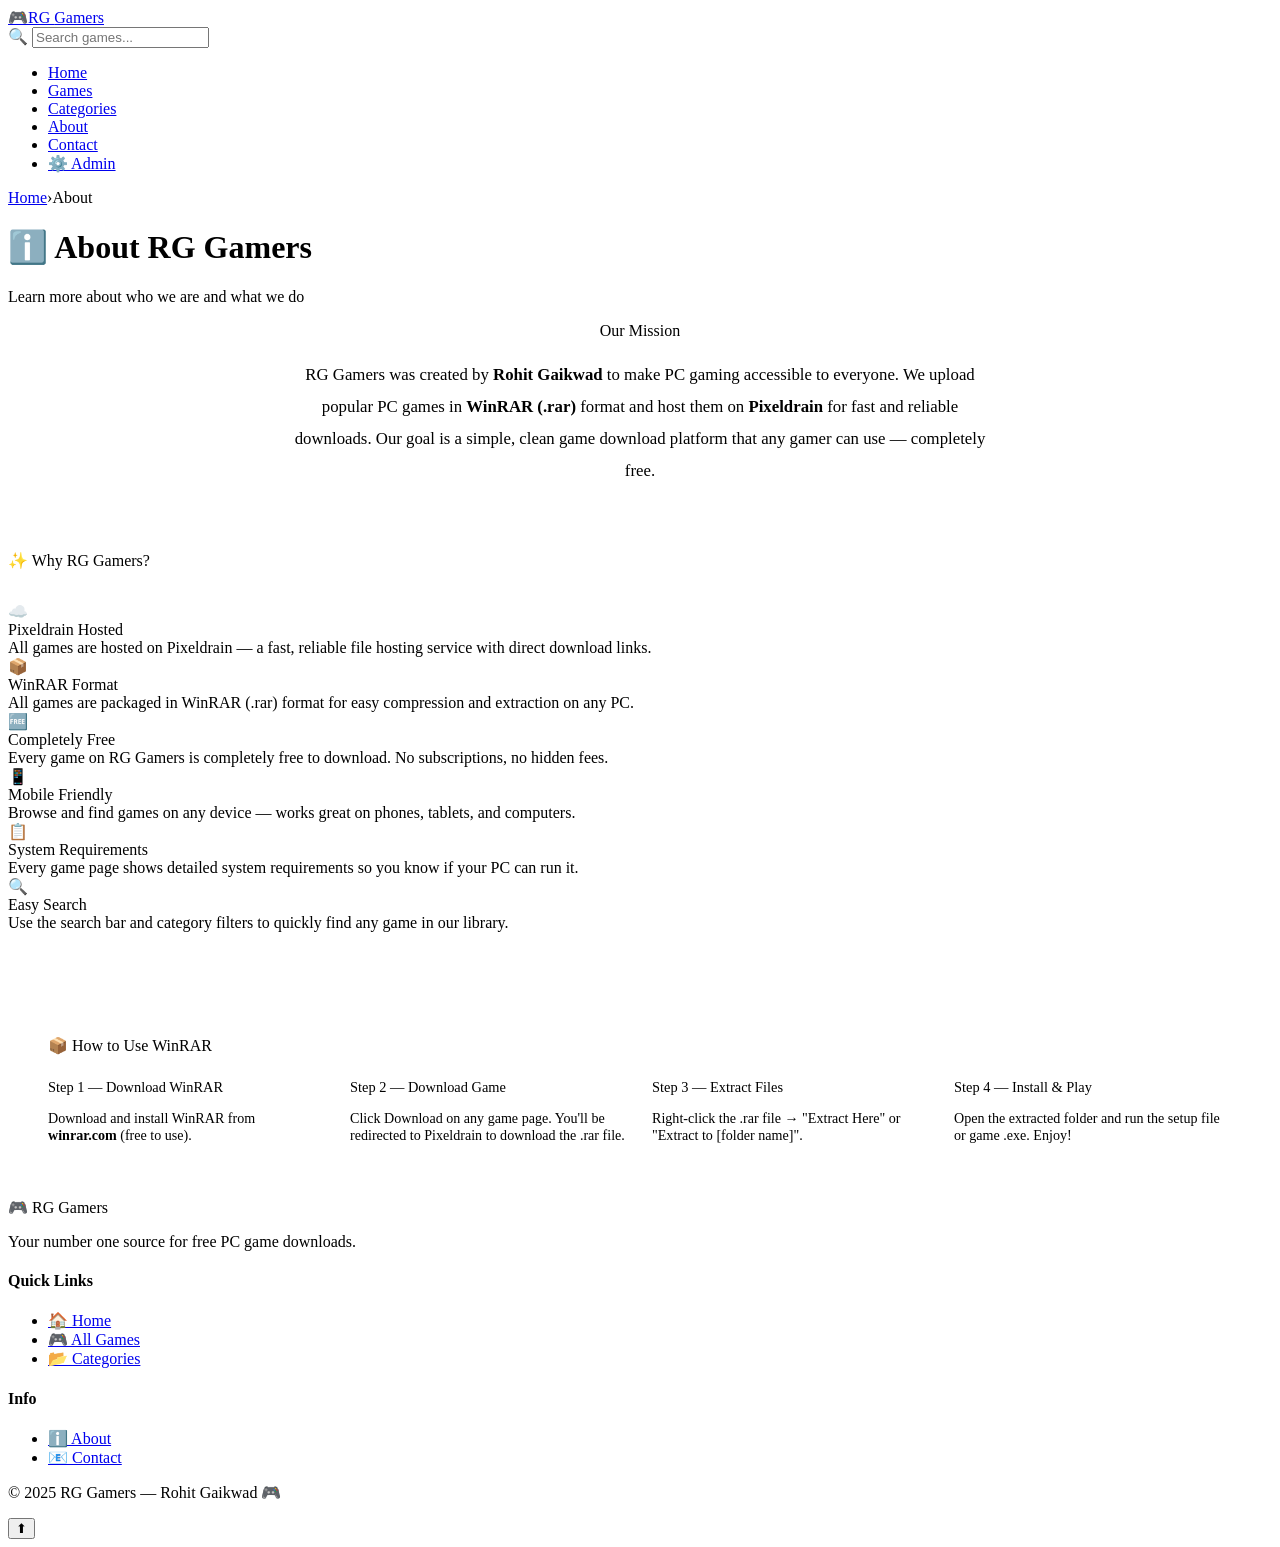
==== about.html @ 3f93b5a6 "Add files via upload" ====
<!DOCTYPE html>
<html lang="en">
<head>
  <meta charset="UTF-8">
  <meta name="viewport" content="width=device-width, initial-scale=1.0">
  <title>About - RG Gamers</title>
  <link rel="stylesheet" href="../css/style.css">
</head>
<body data-page="about">

  <nav class="navbar">
    <a href="../index.html" class="logo"><span class="logo-icon">🎮</span>RG <span>Gamers</span></a>
    <div class="nav-search">
      <span class="search-icon">🔍</span>
      <input type="text" id="navSearchInput" placeholder="Search games...">
    </div>
    <ul class="nav-links" id="navLinks">
      <li><a href="../index.html">Home</a></li>
      <li><a href="games.html">Games</a></li>
      <li><a href="categories.html">Categories</a></li>
      <li><a href="about.html" class="active">About</a></li>
      <li><a href="contact.html">Contact</a></li>
      <li><a href="admin.html" class="btn-admin-nav">⚙️ Admin</a></li>
    </ul>
    <div class="hamburger" id="hamburger"><span></span><span></span><span></span></div>
  </nav>

  <main class="main-content">

    <div class="page-header">
      <div class="breadcrumb"><a href="../index.html">Home</a><span>›</span><span>About</span></div>
      <h1>ℹ️ About <span style="color:var(--neon-green)">RG Gamers</span></h1>
      <p>Learn more about who we are and what we do</p>
    </div>

    <section class="section">
      <div class="container">

        <div style="max-width:700px;margin:0 auto 4rem;text-align:center;">
          <div class="section-title" style="margin-bottom:1.2rem;text-align:center;">Our <span class="accent">Mission</span></div>
          <p style="color:var(--text-muted);font-size:1.05rem;line-height:1.9;">
            RG Gamers was created by <strong style="color:var(--neon-green)">Rohit Gaikwad</strong> to make PC gaming accessible to everyone.
            We upload popular PC games in <strong style="color:var(--neon-green)">WinRAR (.rar)</strong> format and host them on
            <strong style="color:var(--neon-blue)">Pixeldrain</strong> for fast and reliable downloads.
            Our goal is a simple, clean game download platform that any gamer can use — completely free.
          </p>
        </div>

        <div class="section-header" style="margin-bottom:2rem">
          <div>
            <div class="section-title">✨ Why <span class="accent">RG Gamers?</span></div>
            <div class="section-line"></div>
          </div>
        </div>

        <div class="about-features">
          <div class="feature-card">
            <div class="feature-icon">☁️</div>
            <div class="feature-title">Pixeldrain Hosted</div>
            <div class="feature-text">All games are hosted on Pixeldrain — a fast, reliable file hosting service with direct download links.</div>
          </div>
          <div class="feature-card">
            <div class="feature-icon">📦</div>
            <div class="feature-title">WinRAR Format</div>
            <div class="feature-text">All games are packaged in WinRAR (.rar) format for easy compression and extraction on any PC.</div>
          </div>
          <div class="feature-card">
            <div class="feature-icon">🆓</div>
            <div class="feature-title">Completely Free</div>
            <div class="feature-text">Every game on RG Gamers is completely free to download. No subscriptions, no hidden fees.</div>
          </div>
          <div class="feature-card">
            <div class="feature-icon">📱</div>
            <div class="feature-title">Mobile Friendly</div>
            <div class="feature-text">Browse and find games on any device — works great on phones, tablets, and computers.</div>
          </div>
          <div class="feature-card">
            <div class="feature-icon">📋</div>
            <div class="feature-title">System Requirements</div>
            <div class="feature-text">Every game page shows detailed system requirements so you know if your PC can run it.</div>
          </div>
          <div class="feature-card">
            <div class="feature-icon">🔍</div>
            <div class="feature-title">Easy Search</div>
            <div class="feature-text">Use the search bar and category filters to quickly find any game in our library.</div>
          </div>
        </div>

        <div style="background:var(--bg-card);border:1px solid var(--border-color);border-radius:12px;padding:2.5rem;margin-top:4rem;">
          <div class="section-title" style="margin-bottom:1.5rem;">
            📦 How to Use <span class="accent">WinRAR</span>
          </div>
          <div style="display:grid;grid-template-columns:repeat(auto-fill,minmax(220px,1fr));gap:1.5rem;">
            <div>
              <div style="color:var(--neon-green);font-family:var(--font-title);font-size:0.9rem;margin-bottom:0.5rem;">Step 1 — Download WinRAR</div>
              <p style="color:var(--text-muted);font-size:0.88rem;">Download and install WinRAR from <strong style="color:var(--neon-blue)">winrar.com</strong> (free to use).</p>
            </div>
            <div>
              <div style="color:var(--neon-green);font-family:var(--font-title);font-size:0.9rem;margin-bottom:0.5rem;">Step 2 — Download Game</div>
              <p style="color:var(--text-muted);font-size:0.88rem;">Click Download on any game page. You'll be redirected to Pixeldrain to download the .rar file.</p>
            </div>
            <div>
              <div style="color:var(--neon-green);font-family:var(--font-title);font-size:0.9rem;margin-bottom:0.5rem;">Step 3 — Extract Files</div>
              <p style="color:var(--text-muted);font-size:0.88rem;">Right-click the .rar file → "Extract Here" or "Extract to [folder name]".</p>
            </div>
            <div>
              <div style="color:var(--neon-green);font-family:var(--font-title);font-size:0.9rem;margin-bottom:0.5rem;">Step 4 — Install & Play</div>
              <p style="color:var(--text-muted);font-size:0.88rem;">Open the extracted folder and run the setup file or game .exe. Enjoy!</p>
            </div>
          </div>
        </div>

      </div>
    </section>
  </main>

  <footer class="footer">
    <div class="footer-grid">
      <div class="footer-brand">
        <div class="logo">🎮 RG <span>Gamers</span></div>
        <p class="footer-desc">Your number one source for free PC game downloads.</p>
      </div>
      <div class="footer-col">
        <h4>Quick Links</h4>
        <ul class="footer-links">
          <li><a href="../index.html">🏠 Home</a></li>
          <li><a href="games.html">🎮 All Games</a></li>
          <li><a href="categories.html">📂 Categories</a></li>
        </ul>
      </div>
      <div class="footer-col">
        <h4>Info</h4>
        <ul class="footer-links">
          <li><a href="about.html">ℹ️ About</a></li>
          <li><a href="contact.html">📧 Contact</a></li>
        </ul>
      </div>
    </div>
    <div class="footer-bottom"><p>© 2025 <span>RG Gamers</span> — Rohit Gaikwad 🎮</p></div>
  </footer>

  <button class="scroll-top" id="scrollTop">⬆</button>
  <script src="../js/main.js"></script>
</body>
</html>
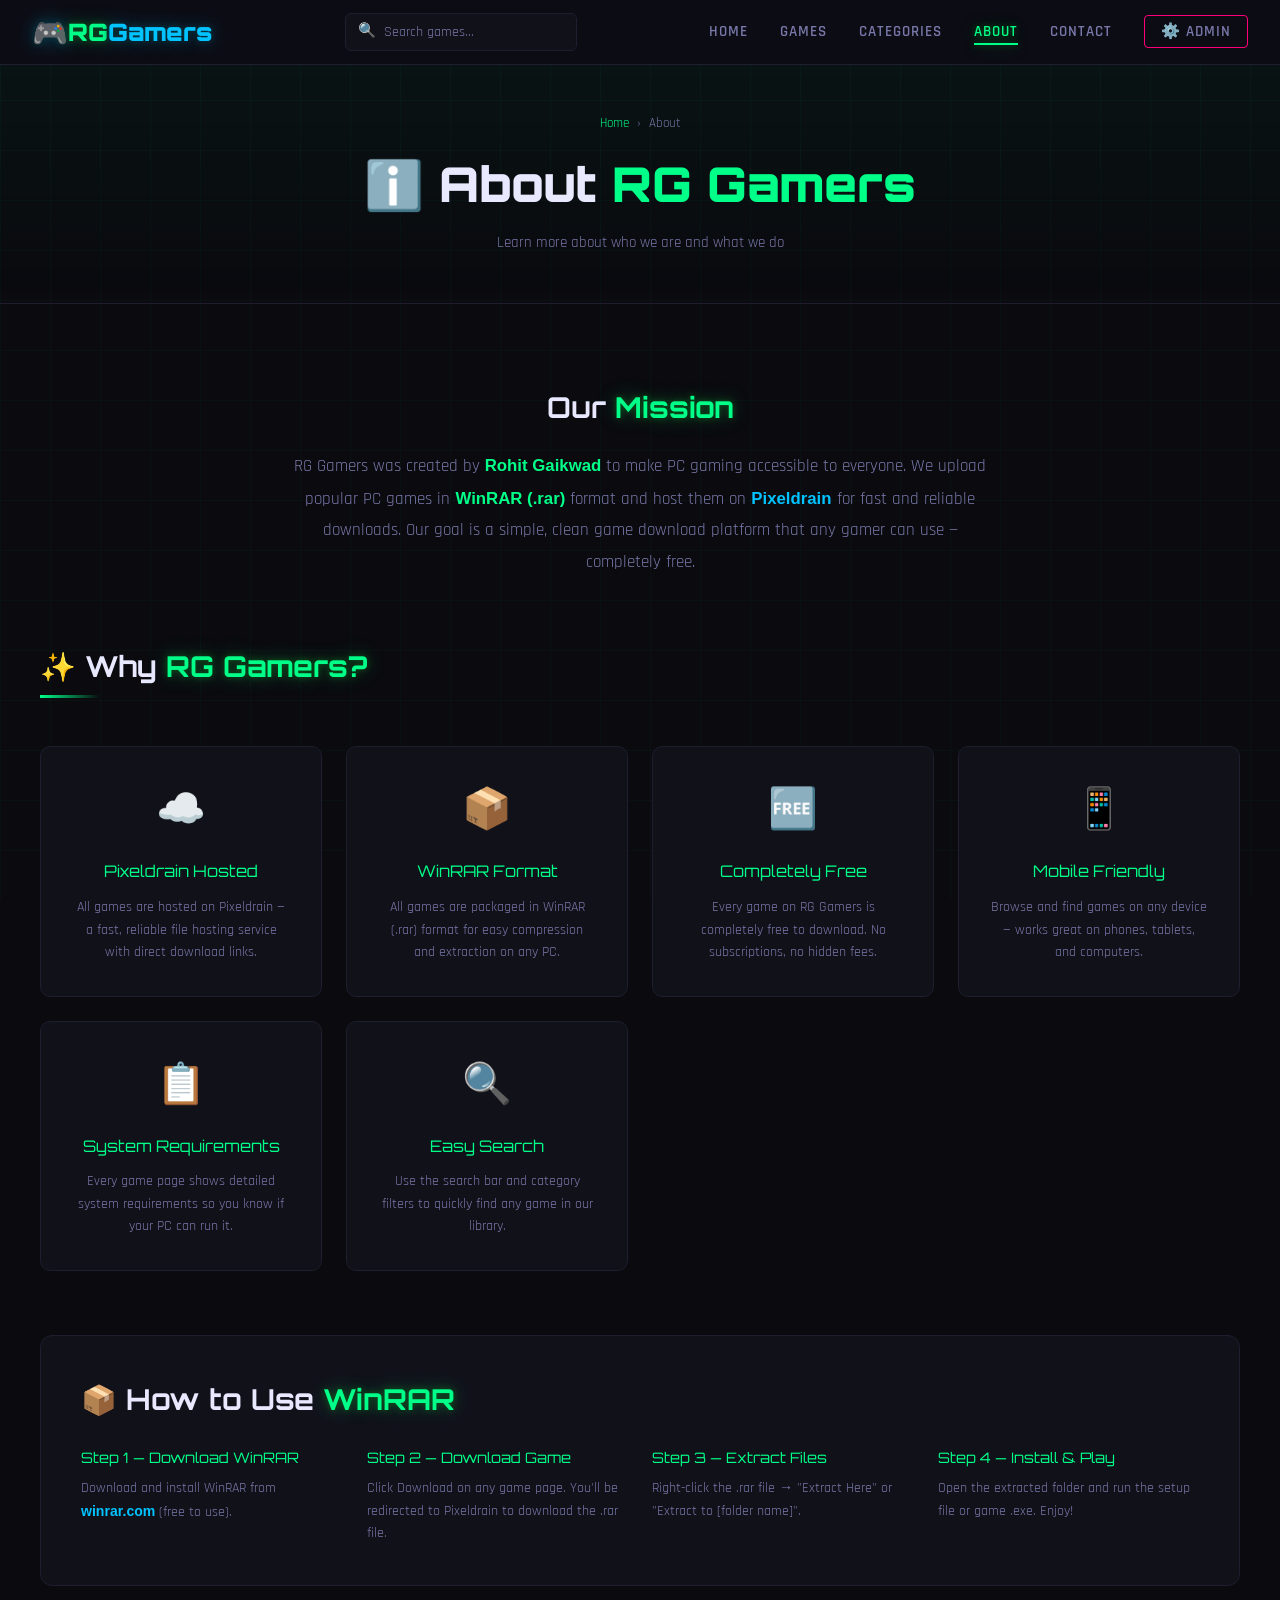
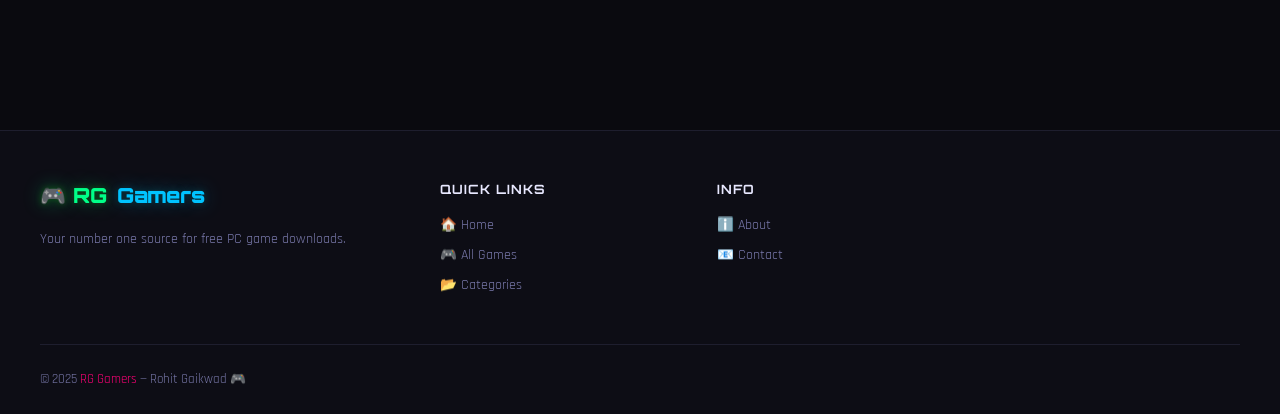
==== commit cf049752: "Update about.html" ====
--- a/about.html
+++ b/about.html
@@ -4,7 +4,7 @@
   <meta charset="UTF-8">
   <meta name="viewport" content="width=device-width, initial-scale=1.0">
   <title>About - RG Gamers</title>
-  <link rel="stylesheet" href="../css/style.css">
+  <link rel="stylesheet" href="../style.css">
 </head>
 <body data-page="about">
 
@@ -140,6 +140,6 @@
   </footer>
 
   <button class="scroll-top" id="scrollTop">⬆</button>
-  <script src="../js/main.js"></script>
+  <script src="../main.js"></script>
 </body>
 </html>
--- a/style.css
+++ b/style.css
@@ -0,0 +1,1880 @@
+/* ========================================
+   RG GAMERS - Main Stylesheet
+   Dark Gaming Theme with Neon Accents
+   ======================================== */
+
+/* --- Google Fonts Import --- */
+@import url('https://fonts.googleapis.com/css2?family=Orbitron:wght@400;700;900&family=Rajdhani:wght@300;400;500;600;700&family=Share+Tech+Mono&display=swap');
+
+/* --- CSS Variables (Colors & Fonts) --- */
+:root {
+  --bg-dark:       #0a0a0f;
+  --bg-card:       #11111a;
+  --bg-nav:        #0d0d15;
+  --neon-green:    #00ff88;
+  --neon-blue:     #00c3ff;
+  --neon-pink:     #ff0077;
+  --neon-yellow:   #ffe600;
+  --text-white:    #e8e8ff;
+  --text-muted:    #7878aa;
+  --border-color:  #1e1e2e;
+  --card-hover:    #1a1a28;
+  --font-title:    'Orbitron', sans-serif;
+  --font-body:     'Rajdhani', sans-serif;
+  --font-mono:     'Share Tech Mono', monospace;
+  --glow-green:    0 0 6px #105719, 0 0 20px #00ff8855;
+  --glow-blue:     0 0 6px #093741, 0 0 20px #00c3ff55;
+  --glow-pink:     0 0 6px #ff0077, 0 0 20px #ff007755;
+}
+
+/* --- Reset & Base --- */
+*, *::before, *::after {
+  box-sizing: border-box;
+  margin: 0;
+  padding: 0;
+}
+
+html { scroll-behavior: smooth; }
+
+body {
+  background-color: var(--bg-dark);
+  color: var(--text-white);
+  font-family: var(--font-body);
+  font-size: 16px;
+  line-height: 1.6;
+  min-height: 100vh;
+  overflow-x: hidden;
+}
+
+/* Scrollbar styling */
+::-webkit-scrollbar { width: 6px; }
+::-webkit-scrollbar-track { background: var(--bg-dark); }
+::-webkit-scrollbar-thumb { background: var(--neon-green); border-radius: 3px; }
+
+a { text-decoration: none; color: inherit; }
+ul { list-style: none; }
+img { max-width: 100%; display: block; }
+button { cursor: pointer; border: none; outline: none; }
+input, textarea, select { outline: none; font-family: var(--font-body); }
+
+/* --- Grid Background Pattern --- */
+body::before {
+  content: '';
+  position: fixed;
+  top: 0; left: 0;
+  width: 100%; height: 100%;
+  background-image:
+    linear-gradient(rgba(0,255,136,0.03) 1px, transparent 1px),
+    linear-gradient(90deg, rgba(0,255,136,0.03) 1px, transparent 1px);
+  background-size: 50px 50px;
+  pointer-events: none;
+  z-index: 0;
+}
+
+/* ========================================
+   NAVIGATION BAR
+   ======================================== */
+.navbar {
+  position: fixed;
+  top: 0; left: 0; right: 0;
+  background: rgba(13,13,21,0.97);
+  backdrop-filter: blur(10px);
+  border-bottom: 1px solid var(--border-color);
+  z-index: 1000;
+  padding: 0 2rem;
+  display: flex;
+  align-items: center;
+  justify-content: space-between;
+  height: 65px;
+}
+
+/* Logo */
+.logo {
+  display: flex;
+  align-items: center;
+  gap: 10px;
+  font-family: var(--font-title);
+  font-size: 1.5rem;
+  font-weight: 900;
+  color: var(--neon-green);
+  text-shadow: var(--glow-green);
+  white-space: nowrap;
+}
+
+.logo span { color: var(--neon-blue); text-shadow: var(--glow-blue); }
+.logo-icon { font-size: 1.8rem; }
+
+/* Nav Links */
+.nav-links {
+  display: flex;
+  align-items: center;
+  gap: 2rem;
+}
+
+.nav-links a {
+  font-family: var(--font-body);
+  font-weight: 600;
+  font-size: 0.95rem;
+  color: var(--text-muted);
+  text-transform: uppercase;
+  letter-spacing: 1px;
+  transition: color 0.3s, text-shadow 0.3s;
+  position: relative;
+}
+
+.nav-links a::after {
+  content: '';
+  position: absolute;
+  bottom: -4px; left: 0;
+  width: 0; height: 2px;
+  background: var(--neon-green);
+  box-shadow: var(--glow-green);
+  transition: width 0.3s;
+}
+
+.nav-links a:hover,
+.nav-links a.active {
+  color: var(--neon-green);
+  text-shadow: var(--glow-green);
+}
+
+.nav-links a:hover::after,
+.nav-links a.active::after { width: 100%; }
+
+/* Admin Button in nav */
+.btn-admin-nav {
+  background: transparent;
+  border: 1px solid var(--neon-pink);
+  color: var(--neon-pink);
+  padding: 6px 16px;
+  border-radius: 4px;
+  font-family: var(--font-title);
+  font-size: 0.7rem;
+  font-weight: 700;
+  letter-spacing: 1px;
+  text-transform: uppercase;
+  transition: all 0.3s;
+}
+
+.btn-admin-nav:hover {
+  background: var(--neon-pink);
+  color: var(--bg-dark);
+  box-shadow: var(--glow-pink);
+}
+
+/* Hamburger menu (mobile) */
+.hamburger {
+  display: none;
+  flex-direction: column;
+  gap: 5px;
+  cursor: pointer;
+  padding: 5px;
+}
+
+.hamburger span {
+  width: 25px; height: 2px;
+  background: var(--neon-green);
+  border-radius: 2px;
+  transition: all 0.3s;
+  display: block;
+}
+
+/* Search bar in nav */
+.nav-search {
+  display: flex;
+  align-items: center;
+  background: var(--bg-card);
+  border: 1px solid var(--border-color);
+  border-radius: 6px;
+  padding: 6px 12px;
+  gap: 8px;
+  transition: border-color 0.3s;
+}
+
+.nav-search:focus-within {
+  border-color: var(--neon-green);
+  box-shadow: 0 0 8px rgba(0,255,136,0.2);
+}
+
+.nav-search input {
+  background: transparent;
+  border: none;
+  color: var(--text-white);
+  font-size: 0.85rem;
+  width: 180px;
+}
+
+.nav-search input::placeholder { color: var(--text-muted); }
+.nav-search .search-icon { color: var(--text-muted); font-size: 0.9rem; }
+
+/* ========================================
+   MAIN CONTENT WRAPPER
+   ======================================== */
+.main-content {
+  margin-top: 65px;
+  position: relative;
+  z-index: 1;
+}
+
+/* ========================================
+   HERO SECTION
+   ======================================== */
+.hero {
+  position: relative;
+  min-height: 85vh;
+  display: flex;
+  align-items: center;
+  justify-content: center;
+  text-align: center;
+  padding: 4rem 2rem;
+  overflow: hidden;
+}
+
+/* Hero background glow effects */
+.hero::before {
+  content: '';
+  position: absolute;
+  top: 20%; left: 50%;
+  transform: translateX(-50%);
+  width: 600px; height: 400px;
+  background: radial-gradient(ellipse, rgba(0,255,136,0.08) 0%, transparent 70%);
+  pointer-events: none;
+}
+
+.hero::after {
+  content: '';
+  position: absolute;
+  bottom: 0; left: 0; right: 0;
+  height: 150px;
+  background: linear-gradient(transparent, var(--bg-dark));
+}
+
+.hero-content { position: relative; z-index: 2; max-width: 800px; }
+
+.hero-badge {
+  display: inline-block;
+  background: rgba(0,255,136,0.1);
+  border: 1px solid var(--neon-green);
+  color: var(--neon-green);
+  font-family: var(--font-mono);
+  font-size: 0.75rem;
+  padding: 6px 16px;
+  border-radius: 20px;
+  margin-bottom: 1.5rem;
+  letter-spacing: 2px;
+  animation: pulse-badge 2s ease-in-out infinite;
+}
+
+@keyframes pulse-badge {
+  0%, 100% { box-shadow: 0 0 8px rgba(0,255,136,0.3); }
+  50% { box-shadow: 0 0 20px rgba(0,255,136,0.6); }
+}
+
+.hero h1 {
+  font-family: var(--font-title);
+  font-size: clamp(2.5rem, 6vw, 5rem);
+  font-weight: 900;
+  line-height: 1.1;
+  margin-bottom: 1.2rem;
+}
+
+.hero h1 .highlight-green {
+  color: var(--neon-green);
+  text-shadow: var(--glow-green);
+}
+
+.hero h1 .highlight-blue {
+  color: var(--neon-blue);
+  text-shadow: var(--glow-blue);
+}
+
+.hero p {
+  font-size: 1.15rem;
+  color: var(--text-muted);
+  max-width: 550px;
+  margin: 0 auto 2.5rem;
+}
+
+.hero-buttons {
+  display: flex;
+  gap: 1rem;
+  justify-content: center;
+  flex-wrap: wrap;
+}
+
+/* Stats bar */
+.hero-stats {
+  display: flex;
+  justify-content: center;
+  gap: 3rem;
+  margin-top: 3rem;
+  flex-wrap: wrap;
+}
+
+.stat-item { text-align: center; }
+
+.stat-number {
+  font-family: var(--font-title);
+  font-size: 2rem;
+  font-weight: 900;
+  color: var(--neon-green);
+  text-shadow: var(--glow-green);
+}
+
+.stat-label {
+  font-size: 0.8rem;
+  color: var(--text-muted);
+  text-transform: uppercase;
+  letter-spacing: 1px;
+}
+
+/* ========================================
+   BUTTONS
+   ======================================== */
+.btn {
+  display: inline-flex;
+  align-items: center;
+  gap: 8px;
+  padding: 12px 28px;
+  border-radius: 6px;
+  font-family: var(--font-title);
+  font-size: 0.8rem;
+  font-weight: 700;
+  letter-spacing: 1px;
+  text-transform: uppercase;
+  transition: all 0.3s;
+  position: relative;
+  overflow: hidden;
+}
+
+.btn::before {
+  content: '';
+  position: absolute;
+  top: 0; left: -100%;
+  width: 100%; height: 100%;
+  background: linear-gradient(90deg, transparent, rgba(255,255,255,0.1), transparent);
+  transition: left 0.5s;
+}
+
+.btn:hover::before { left: 100%; }
+
+/* Primary Green Button */
+.btn-primary {
+  background: var(--neon-green);
+  color: var(--bg-dark);
+  box-shadow: 0 0 15px rgba(0,255,136,0.4);
+}
+
+.btn-primary:hover {
+  background: #00ffaa;
+  box-shadow: 0 0 30px rgba(0,255,136,0.7);
+  transform: translateY(-2px);
+}
+
+/* Outline Button */
+.btn-outline {
+  background: transparent;
+  border: 1px solid var(--neon-blue);
+  color: var(--neon-blue);
+}
+
+.btn-outline:hover {
+  background: rgba(0,195,255,0.1);
+  box-shadow: var(--glow-blue);
+  transform: translateY(-2px);
+}
+
+/* Download Button */
+.btn-download {
+  background: linear-gradient(135deg, #00ff88, #00c3ff);
+  color: var(--bg-dark);
+  font-size: 1rem;
+  padding: 14px 36px;
+  box-shadow: 0 0 25px rgba(0,255,136,0.4);
+  width: 100%;
+  justify-content: center;
+}
+
+.btn-download:hover {
+  box-shadow: 0 0 40px rgba(0,255,136,0.7);
+  transform: translateY(-3px);
+}
+
+/* Pink Button */
+.btn-pink {
+  background: transparent;
+  border: 1px solid var(--neon-pink);
+  color: var(--neon-pink);
+}
+
+.btn-pink:hover {
+  background: var(--neon-pink);
+  color: var(--bg-dark);
+  box-shadow: var(--glow-pink);
+}
+
+/* ========================================
+   SECTION STYLES
+   ======================================== */
+.section { padding: 5rem 2rem; }
+.section-sm { padding: 3rem 2rem; }
+
+.container {
+  max-width: 1200px;
+  margin: 0 auto;
+}
+
+.section-header {
+  display: flex;
+  align-items: center;
+  justify-content: space-between;
+  margin-bottom: 2.5rem;
+  flex-wrap: wrap;
+  gap: 1rem;
+}
+
+.section-title {
+  font-family: var(--font-title);
+  font-size: clamp(1.3rem, 3vw, 1.8rem);
+  font-weight: 700;
+  color: var(--text-white);
+}
+
+.section-title .accent {
+  color: var(--neon-green);
+  text-shadow: var(--glow-green);
+}
+
+.section-line {
+  width: 60px; height: 3px;
+  background: linear-gradient(90deg, var(--neon-green), transparent);
+  margin-top: 6px;
+}
+
+.view-all {
+  font-family: var(--font-body);
+  font-size: 0.85rem;
+  font-weight: 600;
+  color: var(--neon-blue);
+  text-transform: uppercase;
+  letter-spacing: 1px;
+  display: flex;
+  align-items: center;
+  gap: 6px;
+  transition: color 0.3s;
+}
+
+.view-all:hover { color: var(--neon-green); }
+
+/* ========================================
+   GAME CARDS
+   ======================================== */
+.games-grid {
+  display: grid;
+  grid-template-columns: repeat(auto-fill, minmax(240px, 1fr));
+  gap: 1.5rem;
+}
+
+.game-card {
+  background: var(--bg-card);
+  border: 1px solid var(--border-color);
+  border-radius: 10px;
+  overflow: hidden;
+  transition: all 0.3s;
+  position: relative;
+  cursor: pointer;
+}
+
+.game-card:hover {
+  transform: translateY(-6px);
+  border-color: var(--neon-green);
+  box-shadow: 0 8px 30px rgba(0,255,136,0.15);
+}
+
+/* Card image */
+.card-image {
+  position: relative;
+  height: 180px;
+  overflow: hidden;
+  background: #1a1a2e;
+}
+
+.card-image img {
+  width: 100%; height: 100%;
+  object-fit: cover;
+  transition: transform 0.4s;
+}
+
+.game-card:hover .card-image img { transform: scale(1.08); }
+
+/* Card overlay on hover */
+.card-overlay {
+  position: absolute;
+  inset: 0;
+  background: rgba(0,0,0,0.7);
+  display: flex;
+  align-items: center;
+  justify-content: center;
+  opacity: 0;
+  transition: opacity 0.3s;
+}
+
+.game-card:hover .card-overlay { opacity: 1; }
+
+.overlay-btn {
+  background: var(--neon-green);
+  color: var(--bg-dark);
+  padding: 10px 20px;
+  border-radius: 5px;
+  font-family: var(--font-title);
+  font-size: 0.75rem;
+  font-weight: 700;
+  letter-spacing: 1px;
+}
+
+/* Category badge on card */
+.card-badge {
+  position: absolute;
+  top: 10px; left: 10px;
+  background: rgba(0,0,0,0.8);
+  border: 1px solid var(--neon-blue);
+  color: var(--neon-blue);
+  font-family: var(--font-mono);
+  font-size: 0.65rem;
+  padding: 3px 8px;
+  border-radius: 3px;
+  letter-spacing: 1px;
+  text-transform: uppercase;
+}
+
+/* Trending badge */
+.badge-trending {
+  position: absolute;
+  top: 10px; right: 10px;
+  background: var(--neon-pink);
+  color: var(--bg-dark);
+  font-family: var(--font-title);
+  font-size: 0.6rem;
+  font-weight: 700;
+  padding: 3px 8px;
+  border-radius: 3px;
+  letter-spacing: 1px;
+  text-transform: uppercase;
+}
+
+/* Card body */
+.card-body { padding: 1rem; }
+
+.card-title {
+  font-family: var(--font-title);
+  font-size: 0.95rem;
+  font-weight: 700;
+  color: var(--text-white);
+  margin-bottom: 0.4rem;
+  white-space: nowrap;
+  overflow: hidden;
+  text-overflow: ellipsis;
+}
+
+.card-meta {
+  display: flex;
+  align-items: center;
+  justify-content: space-between;
+  margin-bottom: 0.8rem;
+}
+
+.card-size {
+  font-family: var(--font-mono);
+  font-size: 0.75rem;
+  color: var(--neon-yellow);
+}
+
+.card-downloads {
+  font-size: 0.75rem;
+  color: var(--text-muted);
+  display: flex;
+  align-items: center;
+  gap: 4px;
+}
+
+.card-desc {
+  font-size: 0.82rem;
+  color: var(--text-muted);
+  margin-bottom: 1rem;
+  display: -webkit-box;
+  -webkit-line-clamp: 2;
+  -webkit-box-orient: vertical;
+  overflow: hidden;
+}
+
+.card-download-btn {
+  display: flex;
+  align-items: center;
+  justify-content: center;
+  gap: 8px;
+  width: 100%;
+  padding: 9px;
+  background: rgba(0,255,136,0.08);
+  border: 1px solid var(--neon-green);
+  color: var(--neon-green);
+  border-radius: 5px;
+  font-family: var(--font-title);
+  font-size: 0.72rem;
+  font-weight: 700;
+  letter-spacing: 1px;
+  text-transform: uppercase;
+  transition: all 0.3s;
+}
+
+.card-download-btn:hover {
+  background: var(--neon-green);
+  color: var(--bg-dark);
+  box-shadow: var(--glow-green);
+}
+
+/* ========================================
+   FEATURED / HERO GAME CARD
+   ======================================== */
+.featured-game {
+  background: var(--bg-card);
+  border: 1px solid var(--border-color);
+  border-radius: 12px;
+  overflow: hidden;
+  display: grid;
+  grid-template-columns: 1fr 1fr;
+  gap: 0;
+  margin-bottom: 3rem;
+  transition: border-color 0.3s;
+}
+
+.featured-game:hover { border-color: var(--neon-green); }
+
+.featured-image {
+  position: relative;
+  min-height: 300px;
+  overflow: hidden;
+}
+
+.featured-image img {
+  width: 100%; height: 100%;
+  object-fit: cover;
+}
+
+.featured-image::after {
+  content: '';
+  position: absolute;
+  inset: 0;
+  background: linear-gradient(90deg, transparent, var(--bg-card));
+}
+
+.featured-info {
+  padding: 2.5rem;
+  display: flex;
+  flex-direction: column;
+  justify-content: center;
+}
+
+.featured-category {
+  font-family: var(--font-mono);
+  font-size: 0.75rem;
+  color: var(--neon-pink);
+  text-transform: uppercase;
+  letter-spacing: 2px;
+  margin-bottom: 0.8rem;
+}
+
+.featured-title {
+  font-family: var(--font-title);
+  font-size: 2rem;
+  font-weight: 900;
+  color: var(--text-white);
+  margin-bottom: 1rem;
+  line-height: 1.2;
+}
+
+.featured-desc {
+  color: var(--text-muted);
+  font-size: 0.95rem;
+  margin-bottom: 1.5rem;
+}
+
+.featured-meta {
+  display: flex;
+  gap: 1.5rem;
+  margin-bottom: 1.5rem;
+  flex-wrap: wrap;
+}
+
+.featured-meta span {
+  font-size: 0.82rem;
+  color: var(--text-muted);
+  display: flex;
+  align-items: center;
+  gap: 5px;
+}
+
+.featured-meta .highlight { color: var(--neon-green); }
+
+/* ========================================
+   CATEGORY CARDS
+   ======================================== */
+.categories-grid {
+  display: grid;
+  grid-template-columns: repeat(auto-fill, minmax(150px, 1fr));
+  gap: 1rem;
+}
+
+.category-card {
+  background: var(--bg-card);
+  border: 1px solid var(--border-color);
+  border-radius: 10px;
+  padding: 1.5rem 1rem;
+  text-align: center;
+  cursor: pointer;
+  transition: all 0.3s;
+  text-decoration: none;
+  display: block;
+}
+
+.category-card:hover {
+  border-color: var(--neon-blue);
+  box-shadow: 0 0 20px rgba(0,195,255,0.15);
+  transform: translateY(-4px);
+}
+
+.category-icon {
+  font-size: 2.2rem;
+  margin-bottom: 0.7rem;
+  display: block;
+}
+
+.category-name {
+  font-family: var(--font-title);
+  font-size: 0.78rem;
+  font-weight: 700;
+  color: var(--text-white);
+  text-transform: uppercase;
+  letter-spacing: 1px;
+}
+
+.category-count {
+  font-family: var(--font-mono);
+  font-size: 0.7rem;
+  color: var(--neon-blue);
+  margin-top: 4px;
+}
+
+/* ========================================
+   SEARCH & FILTER BAR
+   ======================================== */
+.search-filter-bar {
+  background: var(--bg-card);
+  border: 1px solid var(--border-color);
+  border-radius: 10px;
+  padding: 1.5rem;
+  margin-bottom: 2.5rem;
+  display: flex;
+  gap: 1rem;
+  align-items: center;
+  flex-wrap: wrap;
+}
+
+.search-input-wrap {
+  flex: 1;
+  min-width: 200px;
+  display: flex;
+  align-items: center;
+  background: var(--bg-dark);
+  border: 1px solid var(--border-color);
+  border-radius: 6px;
+  padding: 10px 14px;
+  gap: 10px;
+  transition: border-color 0.3s;
+}
+
+.search-input-wrap:focus-within { border-color: var(--neon-green); }
+
+.search-input-wrap input {
+  flex: 1;
+  background: transparent;
+  border: none;
+  color: var(--text-white);
+  font-size: 0.9rem;
+}
+
+.search-input-wrap input::placeholder { color: var(--text-muted); }
+
+.filter-select {
+  background: var(--bg-dark);
+  border: 1px solid var(--border-color);
+  color: var(--text-white);
+  padding: 10px 14px;
+  border-radius: 6px;
+  font-size: 0.85rem;
+  cursor: pointer;
+  transition: border-color 0.3s;
+}
+
+.filter-select:focus { border-color: var(--neon-blue); }
+.filter-select option { background: var(--bg-dark); }
+
+/* ========================================
+   GAME DETAIL PAGE
+   ======================================== */
+.game-detail { padding: 2rem; max-width: 1100px; margin: 0 auto; }
+
+.game-detail-header {
+  display: grid;
+  grid-template-columns: 320px 1fr;
+  gap: 2.5rem;
+  margin-bottom: 2.5rem;
+}
+
+.game-cover {
+  border-radius: 10px;
+  overflow: hidden;
+  border: 2px solid var(--border-color);
+  position: relative;
+}
+
+.game-cover img {
+  width: 100%; height: 300px;
+  object-fit: cover;
+}
+
+.game-cover::after {
+  content: '';
+  position: absolute;
+  bottom: 0; left: 0; right: 0;
+  height: 60px;
+  background: linear-gradient(transparent, rgba(0,0,0,0.7));
+}
+
+.game-info-panel { display: flex; flex-direction: column; }
+
+.game-title-detail {
+  font-family: var(--font-title);
+  font-size: clamp(1.5rem, 4vw, 2.5rem);
+  font-weight: 900;
+  color: var(--text-white);
+  margin-bottom: 0.5rem;
+}
+
+.game-category-tag {
+  display: inline-block;
+  background: rgba(0,195,255,0.1);
+  border: 1px solid var(--neon-blue);
+  color: var(--neon-blue);
+  font-family: var(--font-mono);
+  font-size: 0.72rem;
+  padding: 4px 12px;
+  border-radius: 4px;
+  text-transform: uppercase;
+  letter-spacing: 1px;
+  margin-bottom: 1rem;
+}
+
+.game-desc-detail {
+  color: var(--text-muted);
+  line-height: 1.8;
+  margin-bottom: 1.5rem;
+  flex: 1;
+}
+
+.game-file-info {
+  background: var(--bg-dark);
+  border: 1px solid var(--border-color);
+  border-radius: 8px;
+  padding: 1.2rem;
+  margin-bottom: 1.5rem;
+  display: grid;
+  grid-template-columns: repeat(3, 1fr);
+  gap: 1rem;
+}
+
+.file-info-item { text-align: center; }
+
+.file-info-label {
+  font-family: var(--font-mono);
+  font-size: 0.68rem;
+  color: var(--text-muted);
+  text-transform: uppercase;
+  letter-spacing: 1px;
+  margin-bottom: 4px;
+}
+
+.file-info-value {
+  font-family: var(--font-title);
+  font-size: 1rem;
+  font-weight: 700;
+  color: var(--neon-green);
+}
+
+/* System Requirements Box */
+.sysreq-box {
+  background: var(--bg-card);
+  border: 1px solid var(--border-color);
+  border-radius: 10px;
+  padding: 1.5rem;
+  margin-bottom: 2rem;
+}
+
+.sysreq-box h3 {
+  font-family: var(--font-title);
+  font-size: 1rem;
+  color: var(--neon-yellow);
+  margin-bottom: 1rem;
+  display: flex;
+  align-items: center;
+  gap: 8px;
+}
+
+.sysreq-grid {
+  display: grid;
+  grid-template-columns: 1fr 1fr;
+  gap: 0.8rem;
+}
+
+.sysreq-item {
+  display: flex;
+  gap: 10px;
+  font-size: 0.85rem;
+}
+
+.sysreq-key {
+  color: var(--text-muted);
+  min-width: 80px;
+  font-weight: 600;
+}
+
+.sysreq-val { color: var(--text-white); }
+
+/* ========================================
+   DOWNLOAD MODAL / LOADING
+   ======================================== */
+.download-overlay {
+  position: fixed;
+  inset: 0;
+  background: rgba(0,0,0,0.85);
+  z-index: 9999;
+  display: flex;
+  align-items: center;
+  justify-content: center;
+  opacity: 0;
+  visibility: hidden;
+  transition: all 0.3s;
+}
+
+.download-overlay.active {
+  opacity: 1;
+  visibility: visible;
+}
+
+.download-modal {
+  background: var(--bg-card);
+  border: 1px solid var(--neon-green);
+  border-radius: 12px;
+  padding: 2.5rem;
+  text-align: center;
+  max-width: 400px;
+  width: 90%;
+  box-shadow: 0 0 40px rgba(0,255,136,0.2);
+}
+
+.download-icon {
+  font-size: 3rem;
+  margin-bottom: 1rem;
+  animation: bounce 1s ease-in-out infinite;
+}
+
+@keyframes bounce {
+  0%, 100% { transform: translateY(0); }
+  50% { transform: translateY(-10px); }
+}
+
+.download-modal h3 {
+  font-family: var(--font-title);
+  font-size: 1.2rem;
+  color: var(--neon-green);
+  margin-bottom: 0.5rem;
+}
+
+.download-modal p {
+  color: var(--text-muted);
+  font-size: 0.9rem;
+  margin-bottom: 1.5rem;
+}
+
+/* Progress bar */
+.progress-bar {
+  width: 100%;
+  height: 6px;
+  background: var(--bg-dark);
+  border-radius: 3px;
+  overflow: hidden;
+  margin-bottom: 1rem;
+}
+
+.progress-fill {
+  height: 100%;
+  background: linear-gradient(90deg, var(--neon-green), var(--neon-blue));
+  border-radius: 3px;
+  animation: progress 3s ease-in-out forwards;
+  box-shadow: var(--glow-green);
+}
+
+@keyframes progress {
+  0% { width: 0%; }
+  100% { width: 100%; }
+}
+
+.progress-text {
+  font-family: var(--font-mono);
+  font-size: 0.75rem;
+  color: var(--neon-green);
+}
+
+/* ========================================
+   ADMIN UPLOAD PAGE
+   ======================================== */
+.admin-page {
+  max-width: 800px;
+  margin: 0 auto;
+  padding: 2rem;
+}
+
+.admin-header {
+  display: flex;
+  align-items: center;
+  gap: 1rem;
+  margin-bottom: 2rem;
+  padding-bottom: 1.5rem;
+  border-bottom: 1px solid var(--border-color);
+}
+
+.admin-header h1 {
+  font-family: var(--font-title);
+  font-size: 1.5rem;
+  color: var(--neon-pink);
+}
+
+.admin-form {
+  background: var(--bg-card);
+  border: 1px solid var(--border-color);
+  border-radius: 12px;
+  padding: 2rem;
+}
+
+.form-group { margin-bottom: 1.5rem; }
+
+.form-label {
+  display: block;
+  font-family: var(--font-body);
+  font-weight: 600;
+  font-size: 0.85rem;
+  color: var(--text-muted);
+  text-transform: uppercase;
+  letter-spacing: 1px;
+  margin-bottom: 0.5rem;
+}
+
+.form-label .required { color: var(--neon-pink); }
+
+.form-input,
+.form-select,
+.form-textarea {
+  width: 100%;
+  background: var(--bg-dark);
+  border: 1px solid var(--border-color);
+  color: var(--text-white);
+  padding: 10px 14px;
+  border-radius: 6px;
+  font-size: 0.9rem;
+  transition: border-color 0.3s, box-shadow 0.3s;
+}
+
+.form-input:focus,
+.form-select:focus,
+.form-textarea:focus {
+  border-color: var(--neon-green);
+  box-shadow: 0 0 8px rgba(0,255,136,0.2);
+}
+
+.form-textarea { resize: vertical; min-height: 100px; }
+.form-select option { background: var(--bg-dark); }
+
+/* File upload box */
+.file-upload-box {
+  border: 2px dashed var(--border-color);
+  border-radius: 8px;
+  padding: 2rem;
+  text-align: center;
+  cursor: pointer;
+  transition: all 0.3s;
+  position: relative;
+}
+
+.file-upload-box:hover { border-color: var(--neon-green); }
+.file-upload-box.drag-over {
+  border-color: var(--neon-green);
+  background: rgba(0,255,136,0.05);
+}
+
+.file-upload-box input[type="file"] {
+  position: absolute;
+  inset: 0;
+  opacity: 0;
+  cursor: pointer;
+  width: 100%;
+  height: 100%;
+}
+
+.upload-icon { font-size: 2.5rem; margin-bottom: 0.8rem; }
+
+.upload-text {
+  font-size: 0.9rem;
+  color: var(--text-muted);
+}
+
+.upload-text strong { color: var(--neon-green); }
+
+.form-row {
+  display: grid;
+  grid-template-columns: 1fr 1fr;
+  gap: 1rem;
+}
+
+/* Admin game list */
+.admin-games-list { margin-top: 2.5rem; }
+
+.admin-game-item {
+  background: var(--bg-card);
+  border: 1px solid var(--border-color);
+  border-radius: 8px;
+  padding: 1rem 1.5rem;
+  display: flex;
+  align-items: center;
+  gap: 1rem;
+  margin-bottom: 1rem;
+  transition: border-color 0.3s;
+}
+
+.admin-game-item:hover { border-color: var(--neon-blue); }
+
+.admin-game-thumb {
+  width: 60px; height: 60px;
+  border-radius: 6px;
+  object-fit: cover;
+  flex-shrink: 0;
+}
+
+.admin-game-info { flex: 1; }
+
+.admin-game-title {
+  font-family: var(--font-title);
+  font-size: 0.9rem;
+  color: var(--text-white);
+  margin-bottom: 3px;
+}
+
+.admin-game-meta {
+  font-size: 0.78rem;
+  color: var(--text-muted);
+  display: flex;
+  gap: 1rem;
+}
+
+.admin-actions { display: flex; gap: 0.5rem; }
+
+.btn-sm {
+  padding: 6px 14px;
+  font-size: 0.7rem;
+  border-radius: 4px;
+}
+
+/* ========================================
+   ABOUT PAGE
+   ======================================== */
+.about-hero {
+  text-align: center;
+  padding: 4rem 2rem;
+  background: linear-gradient(180deg, rgba(0,255,136,0.05), transparent);
+}
+
+.about-hero h1 {
+  font-family: var(--font-title);
+  font-size: clamp(2rem, 5vw, 3.5rem);
+  font-weight: 900;
+  color: var(--text-white);
+  margin-bottom: 1rem;
+}
+
+.about-features {
+  display: grid;
+  grid-template-columns: repeat(auto-fill, minmax(250px, 1fr));
+  gap: 1.5rem;
+  margin-top: 3rem;
+}
+
+.feature-card {
+  background: var(--bg-card);
+  border: 1px solid var(--border-color);
+  border-radius: 10px;
+  padding: 2rem;
+  text-align: center;
+  transition: all 0.3s;
+}
+
+.feature-card:hover {
+  border-color: var(--neon-green);
+  transform: translateY(-4px);
+}
+
+.feature-icon { font-size: 2.5rem; margin-bottom: 1rem; }
+
+.feature-title {
+  font-family: var(--font-title);
+  font-size: 1rem;
+  color: var(--neon-green);
+  margin-bottom: 0.7rem;
+}
+
+.feature-text { color: var(--text-muted); font-size: 0.88rem; }
+
+/* ========================================
+   CONTACT PAGE
+   ======================================== */
+.contact-grid {
+  display: grid;
+  grid-template-columns: 1fr 1.5fr;
+  gap: 3rem;
+  align-items: start;
+}
+
+.contact-info h2 {
+  font-family: var(--font-title);
+  font-size: 1.5rem;
+  color: var(--text-white);
+  margin-bottom: 1rem;
+}
+
+.contact-item {
+  display: flex;
+  align-items: flex-start;
+  gap: 1rem;
+  margin-bottom: 1.5rem;
+}
+
+.contact-icon {
+  font-size: 1.3rem;
+  width: 40px; height: 40px;
+  background: rgba(0,255,136,0.1);
+  border: 1px solid var(--neon-green);
+  border-radius: 8px;
+  display: flex;
+  align-items: center;
+  justify-content: center;
+  flex-shrink: 0;
+}
+
+.contact-item-title {
+  font-family: var(--font-title);
+  font-size: 0.8rem;
+  color: var(--text-muted);
+  text-transform: uppercase;
+  letter-spacing: 1px;
+}
+
+.contact-item-value {
+  color: var(--text-white);
+  font-size: 0.9rem;
+}
+
+/* ========================================
+   FOOTER
+   ======================================== */
+.footer {
+  background: var(--bg-nav);
+  border-top: 1px solid var(--border-color);
+  padding: 3rem 2rem 1.5rem;
+  margin-top: 4rem;
+}
+
+.footer-grid {
+  max-width: 1200px;
+  margin: 0 auto;
+  display: grid;
+  grid-template-columns: 1.5fr 1fr 1fr 1fr;
+  gap: 2rem;
+  margin-bottom: 2.5rem;
+}
+
+.footer-brand .logo { font-size: 1.3rem; margin-bottom: 1rem; }
+
+.footer-desc {
+  color: var(--text-muted);
+  font-size: 0.85rem;
+  line-height: 1.7;
+  margin-bottom: 1.2rem;
+}
+
+.footer-col h4 {
+  font-family: var(--font-title);
+  font-size: 0.8rem;
+  color: var(--text-white);
+  text-transform: uppercase;
+  letter-spacing: 1px;
+  margin-bottom: 1rem;
+}
+
+.footer-links a {
+  display: block;
+  color: var(--text-muted);
+  font-size: 0.85rem;
+  margin-bottom: 0.5rem;
+  transition: color 0.3s;
+}
+
+.footer-links a:hover { color: var(--neon-green); }
+
+.footer-bottom {
+  max-width: 1200px;
+  margin: 0 auto;
+  padding-top: 1.5rem;
+  border-top: 1px solid var(--border-color);
+  display: flex;
+  align-items: center;
+  justify-content: space-between;
+  flex-wrap: wrap;
+  gap: 1rem;
+}
+
+.footer-bottom p {
+  color: var(--text-muted);
+  font-size: 0.8rem;
+}
+
+.footer-bottom span { color: var(--neon-pink); }
+
+/* ========================================
+   TOAST NOTIFICATION
+   ======================================== */
+.toast {
+  position: fixed;
+  bottom: 2rem; right: 2rem;
+  background: var(--bg-card);
+  border: 1px solid var(--neon-green);
+  border-radius: 8px;
+  padding: 1rem 1.5rem;
+  display: flex;
+  align-items: center;
+  gap: 10px;
+  z-index: 9999;
+  transform: translateX(200%);
+  transition: transform 0.4s;
+  box-shadow: 0 0 20px rgba(0,255,136,0.2);
+  max-width: 320px;
+}
+
+.toast.show { transform: translateX(0); }
+
+.toast-icon { font-size: 1.3rem; }
+.toast-text { font-size: 0.88rem; color: var(--text-white); }
+
+/* ========================================
+   PAGE HEADER (for inner pages)
+   ======================================== */
+.page-header {
+  background: linear-gradient(180deg, rgba(0,255,136,0.04), transparent);
+  border-bottom: 1px solid var(--border-color);
+  padding: 3rem 2rem;
+  text-align: center;
+}
+
+.page-header h1 {
+  font-family: var(--font-title);
+  font-size: clamp(1.8rem, 4vw, 3rem);
+  font-weight: 900;
+  color: var(--text-white);
+  margin-bottom: 0.5rem;
+}
+
+.page-header p { color: var(--text-muted); font-size: 0.95rem; }
+
+/* Breadcrumb */
+.breadcrumb {
+  display: flex;
+  align-items: center;
+  gap: 8px;
+  font-size: 0.8rem;
+  color: var(--text-muted);
+  margin-bottom: 0.8rem;
+  justify-content: center;
+}
+
+.breadcrumb a { color: var(--neon-green); transition: text-shadow 0.3s; }
+.breadcrumb a:hover { text-shadow: var(--glow-green); }
+.breadcrumb span { color: var(--text-muted); }
+
+/* ========================================
+   EMPTY STATE
+   ======================================== */
+.empty-state {
+  text-align: center;
+  padding: 4rem 2rem;
+  color: var(--text-muted);
+}
+
+.empty-state .empty-icon { font-size: 3rem; margin-bottom: 1rem; }
+
+.empty-state h3 {
+  font-family: var(--font-title);
+  color: var(--text-white);
+  margin-bottom: 0.5rem;
+}
+
+/* ========================================
+   SCROLL TO TOP BUTTON
+   ======================================== */
+.scroll-top {
+  position: fixed;
+  bottom: 2rem; right: 2rem;
+  width: 44px; height: 44px;
+  background: var(--neon-green);
+  color: var(--bg-dark);
+  border-radius: 8px;
+  display: flex;
+  align-items: center;
+  justify-content: center;
+  font-size: 1.1rem;
+  cursor: pointer;
+  z-index: 999;
+  opacity: 0;
+  visibility: hidden;
+  transition: all 0.3s;
+  box-shadow: var(--glow-green);
+}
+
+.scroll-top.visible { opacity: 1; visibility: visible; }
+.scroll-top:hover { transform: translateY(-3px); }
+
+/* ========================================
+   RESPONSIVE DESIGN
+   ======================================== */
+@media (max-width: 1024px) {
+  .footer-grid { grid-template-columns: 1fr 1fr; }
+  .featured-game { grid-template-columns: 1fr; }
+  .featured-image { min-height: 200px; }
+  .featured-image::after { background: linear-gradient(transparent, var(--bg-card)); }
+  .game-detail-header { grid-template-columns: 1fr; }
+}
+
+@media (max-width: 768px) {
+  .nav-links { display: none; flex-direction: column; position: absolute; top: 65px; left: 0; right: 0; background: var(--bg-nav); border-bottom: 1px solid var(--border-color); padding: 1.5rem; gap: 1.2rem; }
+  .nav-links.open { display: flex; }
+  .hamburger { display: flex; }
+  .nav-search { display: none; }
+  .navbar { padding: 0 1.2rem; }
+  .section { padding: 3rem 1.2rem; }
+  .hero { min-height: 70vh; }
+  .contact-grid { grid-template-columns: 1fr; }
+  .sysreq-grid { grid-template-columns: 1fr; }
+  .game-file-info { grid-template-columns: 1fr; }
+  .form-row { grid-template-columns: 1fr; }
+  .footer-grid { grid-template-columns: 1fr; }
+  .footer-bottom { flex-direction: column; text-align: center; }
+  .hero-stats { gap: 1.5rem; }
+}
+
+@media (max-width: 480px) {
+  .hero h1 { font-size: 2rem; }
+  .games-grid { grid-template-columns: repeat(auto-fill, minmax(160px, 1fr)); }
+  .hero-buttons { flex-direction: column; align-items: center; }
+  .btn { width: 100%; justify-content: center; }
+}
+
+/* ========================================
+   EXTRA STYLES — RG Gamers v2
+   ======================================== */
+
+/* Card detail button */
+.card-detail-btn {
+  display: flex;
+  align-items: center;
+  justify-content: center;
+  width: 38px;
+  height: 38px;
+  background: rgba(0,195,255,0.08);
+  border: 1px solid var(--neon-blue);
+  color: var(--neon-blue);
+  border-radius: 5px;
+  font-size: 0.9rem;
+  transition: all 0.3s;
+  flex-shrink: 0;
+  text-decoration: none;
+}
+.card-detail-btn:hover {
+  background: var(--neon-blue);
+  color: var(--bg-dark);
+}
+
+/* How-to extract section */
+.how-to-extract {
+  background: var(--bg-card);
+  border: 1px solid var(--border-color);
+  border-radius: 10px;
+  padding: 1.5rem;
+  margin-bottom: 2rem;
+}
+.how-to-extract h3 {
+  font-family: var(--font-title);
+  font-size: 1rem;
+  color: var(--neon-blue);
+  margin-bottom: 1rem;
+}
+.steps-grid {
+  display: grid;
+  grid-template-columns: repeat(auto-fill, minmax(200px, 1fr));
+  gap: 1rem;
+}
+.step {
+  display: flex;
+  align-items: flex-start;
+  gap: 12px;
+  font-size: 0.85rem;
+  color: var(--text-muted);
+}
+.step-num {
+  width: 28px; height: 28px;
+  background: var(--neon-green);
+  color: var(--bg-dark);
+  border-radius: 50%;
+  font-family: var(--font-title);
+  font-size: 0.75rem;
+  font-weight: 900;
+  display: flex;
+  align-items: center;
+  justify-content: center;
+  flex-shrink: 0;
+}
+
+/* Trending badge on detail */
+.trending-badge-detail {
+  position: absolute;
+  top: 12px; right: 12px;
+  background: var(--neon-pink);
+  color: var(--bg-dark);
+  font-family: var(--font-title);
+  font-size: 0.65rem;
+  font-weight: 900;
+  padding: 5px 10px;
+  border-radius: 4px;
+  z-index: 2;
+  letter-spacing: 1px;
+}
+
+/* Admin URL input highlight */
+.url-input-note {
+  font-size: 0.78rem;
+  color: var(--neon-blue);
+  margin-top: 5px;
+  display: flex;
+  align-items: center;
+  gap: 5px;
+}
+
+/* Hamburger active */
+.hamburger.active span:nth-child(1) { transform: rotate(45deg) translate(5px, 5px); }
+.hamburger.active span:nth-child(2) { opacity: 0; }
+.hamburger.active span:nth-child(3) { transform: rotate(-45deg) translate(5px, -5px); }
+
+/* Admin form extra */
+.admin-page { padding: 2rem; }
+
+/* Pixeldrain badge */
+.pd-badge {
+  display: inline-flex;
+  align-items: center;
+  gap: 5px;
+  background: rgba(0,195,255,0.08);
+  border: 1px solid var(--neon-blue);
+  color: var(--neon-blue);
+  font-family: var(--font-mono);
+  font-size: 0.68rem;
+  padding: 3px 10px;
+  border-radius: 4px;
+  margin-bottom: 1rem;
+  text-transform: uppercase;
+  letter-spacing: 1px;
+}
+
+/* Game file info 4 cols */
+.game-file-info.four-col {
+  grid-template-columns: repeat(4, 1fr);
+}
+@media (max-width: 600px) {
+  .game-file-info.four-col {
+    grid-template-columns: 1fr 1fr;
+  }
+}
+
+/* ========================================
+   RG GAMERS v3 — NEW ADDITIONS
+   Multi-host · Security · Logo · UX
+   ======================================== */
+
+/* --- WEBSITE LOGO IMAGE --- */
+.logo-img {
+  height: 40px;
+  width: auto;
+  display: block;
+}
+
+.navbar .logo {
+  display: flex;
+  align-items: center;
+  gap: 0;
+  text-decoration: none;
+}
+
+/* --- HOST BADGES --- */
+.host-badge {
+  display: inline-flex;
+  align-items: center;
+  gap: 5px;
+  background: rgba(0,0,0,0.4);
+  border: 1px solid var(--host-color, #7878aa);
+  color: var(--host-color, #7878aa);
+  font-family: var(--font-mono);
+  font-size: 0.7rem;
+  padding: 3px 10px;
+  border-radius: 4px;
+  letter-spacing: 1px;
+  text-transform: uppercase;
+  box-shadow: 0 0 6px color-mix(in srgb, var(--host-color, #7878aa) 30%, transparent);
+  white-space: nowrap;
+}
+
+.host-pixeldrain  { --host-color: #00c3ff; }
+.host-mega        { --host-color: #d4364e; }
+.host-gofile      { --host-color: #4caf50; }
+.host-mediafire   { --host-color: #ff6600; }
+.host-wetransfer  { --host-color: #0078ff; }
+.host-catbox      { --host-color: #9b59b6; }
+.host-imgur       { --host-color: #85bf25; }
+.host-external    { --host-color: #7878aa; }
+
+/* Host row in game cards */
+.card-host-row {
+  display: flex;
+  align-items: center;
+  gap: 6px;
+  margin-bottom: 0.5rem;
+  font-size: 0.8rem;
+}
+
+/* Host detector in admin form */
+#hostDetector {
+  margin-top: 5px;
+  font-size: 0.8rem;
+  min-height: 1.2rem;
+  transition: all 0.3s;
+}
+
+/* Download modal host display */
+#dlGameHost {
+  font-size: 0.85rem;
+  color: var(--neon-blue);
+  margin-bottom: 0.5rem;
+  font-family: var(--font-mono);
+}
+
+/* --- ADMIN LOCK SCREEN --- */
+#adminLockScreen {
+  position: fixed;
+  inset: 0;
+  background: rgba(5, 5, 12, 0.97);
+  backdrop-filter: blur(16px);
+  z-index: 9000;
+  display: flex;
+  align-items: center;
+  justify-content: center;
+  flex-direction: column;
+}
+
+#adminLockBox {
+  background: var(--bg-card);
+  border: 1px solid var(--neon-pink);
+  border-radius: 14px;
+  padding: 2.5rem 2rem;
+  width: 100%;
+  max-width: 380px;
+  text-align: center;
+  box-shadow: 0 0 40px rgba(255,0,119,0.2);
+}
+
+#adminLockBox .lock-icon {
+  font-size: 3rem;
+  margin-bottom: 1rem;
+  display: block;
+}
+
+#adminLockBox h2 {
+  font-family: var(--font-title);
+  font-size: 1.3rem;
+  color: var(--neon-pink);
+  margin-bottom: 0.4rem;
+  text-shadow: var(--glow-pink);
+}
+
+#adminLockBox p {
+  color: var(--text-muted);
+  font-size: 0.85rem;
+  margin-bottom: 1.5rem;
+}
+
+#adminPassInput {
+  width: 100%;
+  background: var(--bg-dark);
+  border: 1px solid var(--border-color);
+  border-radius: 8px;
+  padding: 12px 16px;
+  color: var(--text-white);
+  font-size: 1rem;
+  font-family: var(--font-mono);
+  letter-spacing: 3px;
+  text-align: center;
+  margin-bottom: 1rem;
+  transition: border-color 0.3s;
+}
+
+#adminPassInput:focus {
+  border-color: var(--neon-pink);
+  box-shadow: 0 0 12px rgba(255,0,119,0.25);
+  outline: none;
+}
+
+#adminUnlockBtn {
+  width: 100%;
+  padding: 12px;
+  background: var(--neon-pink);
+  color: var(--bg-dark);
+  border: none;
+  border-radius: 8px;
+  font-family: var(--font-title);
+  font-size: 0.85rem;
+  font-weight: 700;
+  letter-spacing: 2px;
+  cursor: pointer;
+  transition: all 0.3s;
+  box-shadow: 0 0 15px rgba(255,0,119,0.3);
+}
+
+#adminUnlockBtn:hover {
+  box-shadow: 0 0 30px rgba(255,0,119,0.6);
+  transform: translateY(-2px);
+}
+
+#adminPassError {
+  color: var(--neon-pink);
+  font-size: 0.82rem;
+  margin-top: 0.8rem;
+  display: none;
+  font-family: var(--font-mono);
+}
+
+/* Shake animation for wrong password */
+@keyframes adminShake {
+  0%, 100% { transform: translateX(0); }
+  20%       { transform: translateX(-10px); }
+  40%       { transform: translateX(10px); }
+  60%       { transform: translateX(-8px); }
+  80%       { transform: translateX(8px); }
+}
+#adminLockBox.shake {
+  animation: adminShake 0.45s ease;
+}
+
+/* Admin lock screen grid background */
+#adminLockScreen::before {
+  content: '';
+  position: fixed;
+  inset: 0;
+  background-image:
+    linear-gradient(rgba(255,0,119,0.03) 1px, transparent 1px),
+    linear-gradient(90deg, rgba(255,0,119,0.03) 1px, transparent 1px);
+  background-size: 40px 40px;
+  pointer-events: none;
+  z-index: 0;
+}
+
+#adminLockBox { position: relative; z-index: 1; }
+
+/* --- MULTI-HOST ADMIN GUIDE --- */
+.host-guide-grid {
+  display: grid;
+  grid-template-columns: repeat(auto-fill, minmax(130px, 1fr));
+  gap: 0.6rem;
+  margin-top: 0.8rem;
+}
+
+.host-guide-item {
+  display: flex;
+  align-items: center;
+  gap: 6px;
+  padding: 6px 10px;
+  border-radius: 6px;
+  font-size: 0.78rem;
+  font-family: var(--font-mono);
+  border: 1px solid;
+  transition: all 0.2s;
+}
+
+.host-guide-item:hover { transform: translateY(-1px); }
+.host-guide-item.pixeldrain  { color:#00c3ff; border-color:rgba(0,195,255,0.3); background:rgba(0,195,255,0.05); }
+.host-guide-item.mega        { color:#d4364e; border-color:rgba(212,54,78,0.3);  background:rgba(212,54,78,0.05); }
+.host-guide-item.gofile      { color:#4caf50; border-color:rgba(76,175,80,0.3);  background:rgba(76,175,80,0.05); }
+.host-guide-item.mediafire   { color:#ff6600; border-color:rgba(255,102,0,0.3);  background:rgba(255,102,0,0.05); }
+.host-guide-item.wetransfer  { color:#0078ff; border-color:rgba(0,120,255,0.3);  background:rgba(0,120,255,0.05); }
+.host-guide-item.catbox      { color:#9b59b6; border-color:rgba(155,89,182,0.3); background:rgba(155,89,182,0.05); }
+.host-guide-item.imgur       { color:#85bf25; border-color:rgba(133,191,37,0.3); background:rgba(133,191,37,0.05); }
+
+/* --- SECURITY: Content visibility for admin --- */
+#adminContent { display: none; }
+
+/* --- GAME COVER: Enhanced image container --- */
+.card-image {
+  background: linear-gradient(135deg, #0d0d1a, #1a1a2e);
+}
+
+/* Category-color top border on hover */
+.game-card:hover {
+  box-shadow: 0 8px 30px rgba(0,255,136,0.15), 0 0 0 1px var(--neon-green);
+}
+
+/* Improved image load animation */
+.card-image img {
+  animation: imgFadeIn 0.4s ease;
+}
+@keyframes imgFadeIn {
+  from { opacity: 0; transform: scale(1.04); }
+  to   { opacity: 1; transform: scale(1); }
+}
+
+/* --- SECURITY: External link indicator --- */
+a[target="_blank"]:not(.btn):not(.card-download-btn):not(.btn-admin-nav)::after {
+  content: ' ↗';
+  font-size: 0.75em;
+  opacity: 0.5;
+}
+
+/* --- DOWNLOAD MODAL: Host info row --- */
+.download-modal {
+  padding: 2.5rem;
+  text-align: center;
+}
+
+/* --- Responsive for lock screen --- */
+@media (max-width: 480px) {
+  #adminLockBox { padding: 2rem 1.2rem; margin: 0 1rem; }
+}
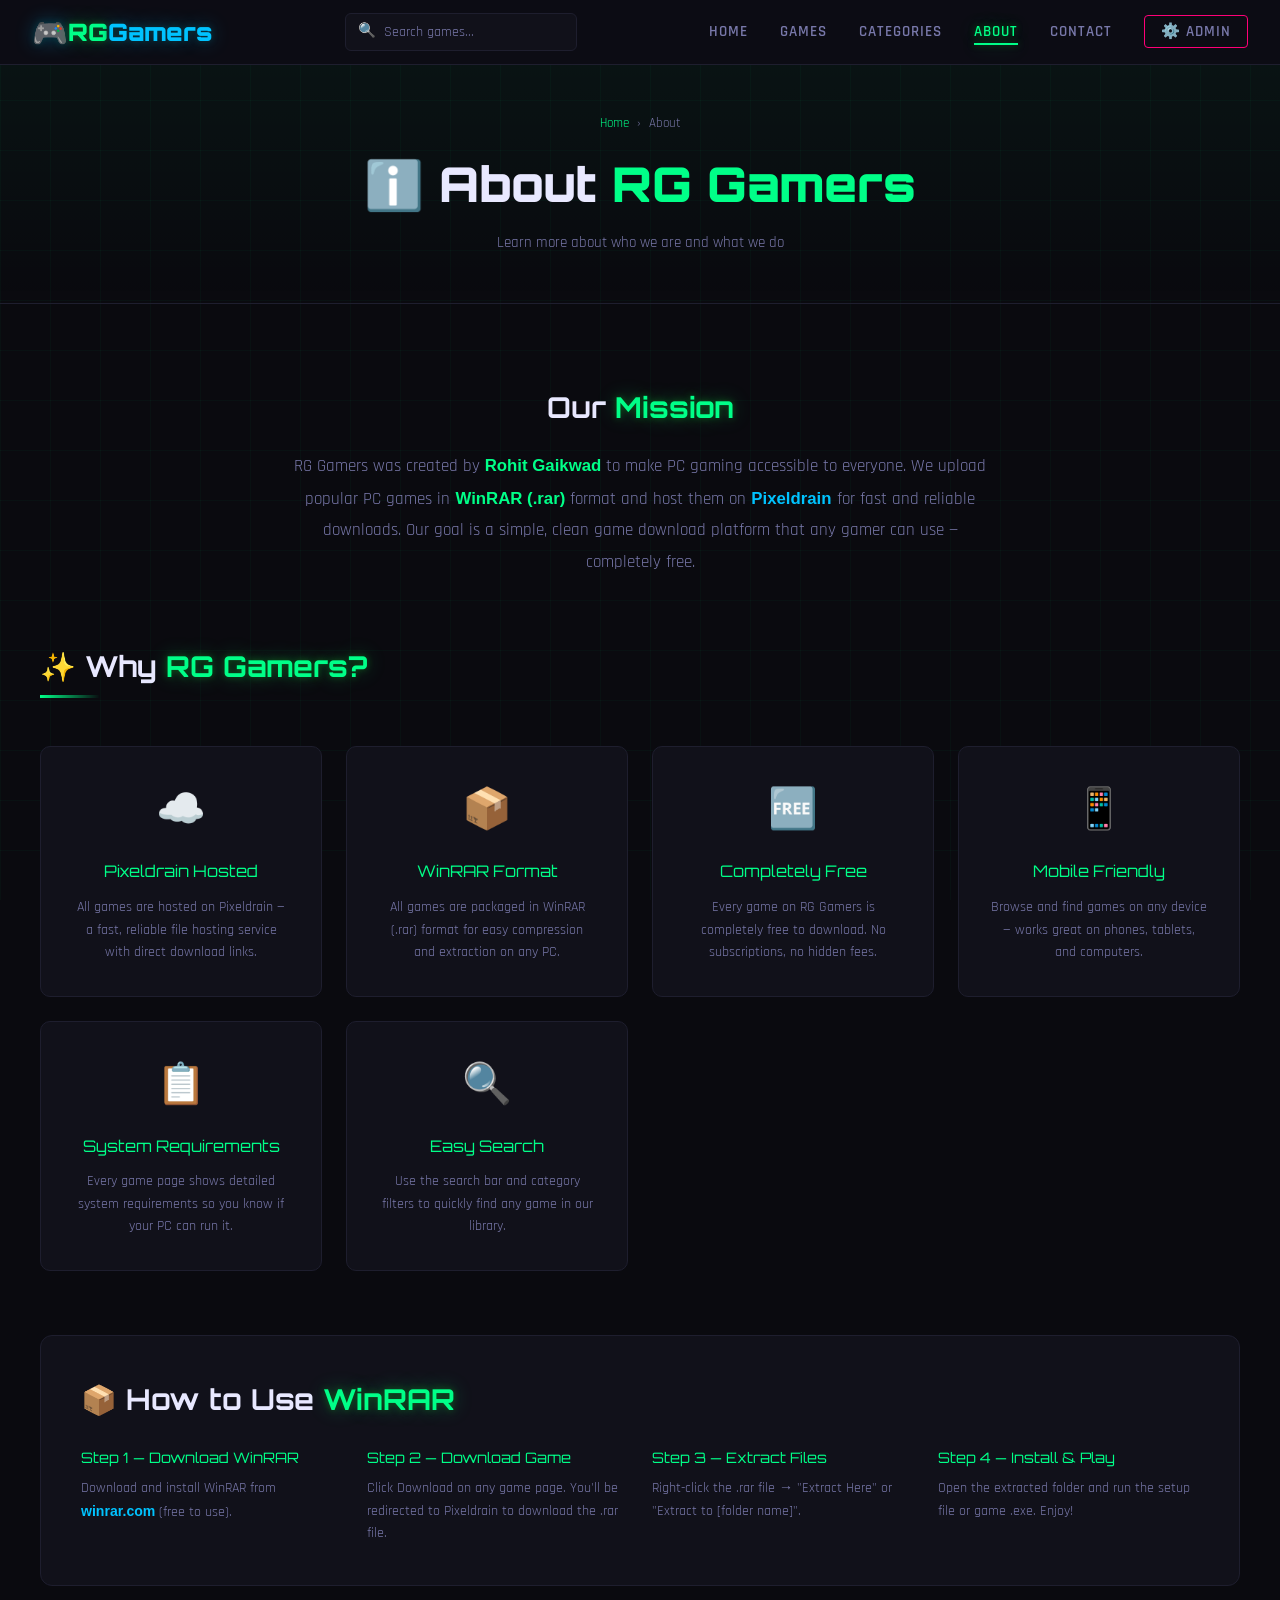
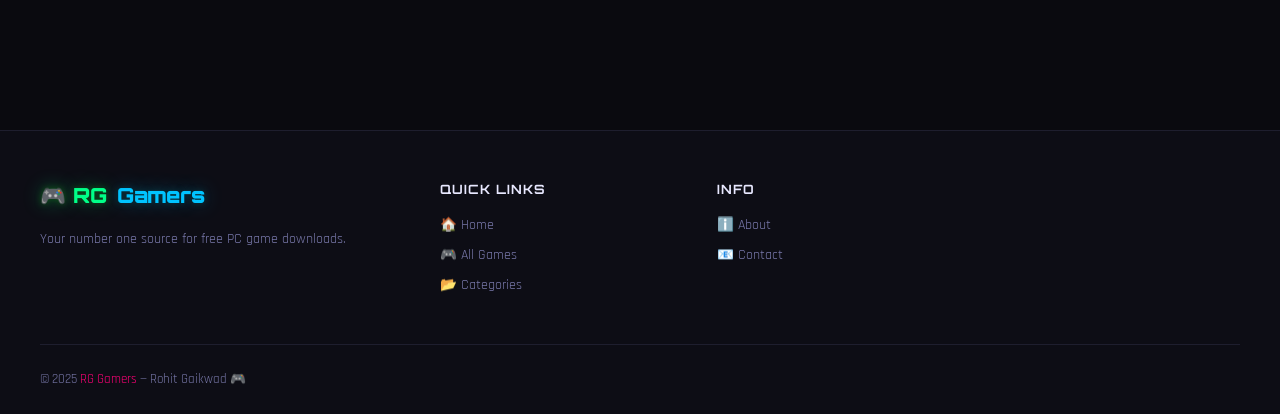
==== commit 477514dc: "Update about.html" ====
--- a/about.html
+++ b/about.html
@@ -4,18 +4,18 @@
   <meta charset="UTF-8">
   <meta name="viewport" content="width=device-width, initial-scale=1.0">
   <title>About - RG Gamers</title>
-  <link rel="stylesheet" href="../style.css">
+  <link rel="stylesheet" href="style.css">
 </head>
 <body data-page="about">
 
   <nav class="navbar">
-    <a href="../index.html" class="logo"><span class="logo-icon">🎮</span>RG <span>Gamers</span></a>
+    <a href="index.html" class="logo"><span class="logo-icon">🎮</span>RG <span>Gamers</span></a>
     <div class="nav-search">
       <span class="search-icon">🔍</span>
       <input type="text" id="navSearchInput" placeholder="Search games...">
     </div>
     <ul class="nav-links" id="navLinks">
-      <li><a href="../index.html">Home</a></li>
+      <li><a href="index.html">Home</a></li>
       <li><a href="games.html">Games</a></li>
       <li><a href="categories.html">Categories</a></li>
       <li><a href="about.html" class="active">About</a></li>
@@ -28,7 +28,7 @@
   <main class="main-content">
 
     <div class="page-header">
-      <div class="breadcrumb"><a href="../index.html">Home</a><span>›</span><span>About</span></div>
+      <div class="breadcrumb"><a href="index.html">Home</a><span>›</span><span>About</span></div>
       <h1>ℹ️ About <span style="color:var(--neon-green)">RG Gamers</span></h1>
       <p>Learn more about who we are and what we do</p>
     </div>
@@ -123,7 +123,7 @@
       <div class="footer-col">
         <h4>Quick Links</h4>
         <ul class="footer-links">
-          <li><a href="../index.html">🏠 Home</a></li>
+          <li><a href="index.html">🏠 Home</a></li>
           <li><a href="games.html">🎮 All Games</a></li>
           <li><a href="categories.html">📂 Categories</a></li>
         </ul>
@@ -140,6 +140,6 @@
   </footer>
 
   <button class="scroll-top" id="scrollTop">⬆</button>
-  <script src="../main.js"></script>
+  <script src="main.js"></script>
 </body>
 </html>
